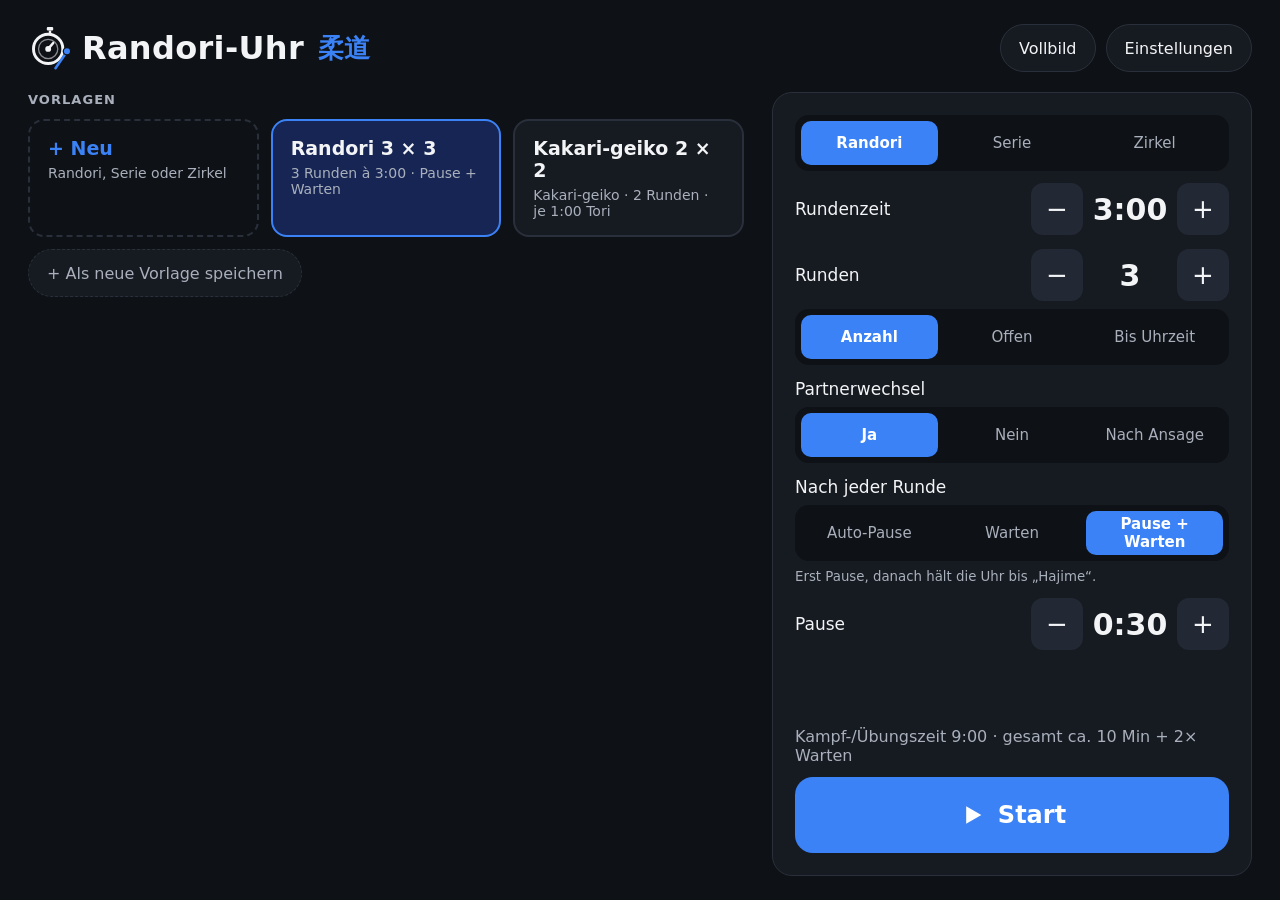
==== index.html @ dc2e3740 "Tablet: Start-Knopf als fester Fuß statt schwebend, verdeckt nichts mehr (v61) Co-Authored-By: Claud" ====
<!doctype html>
<html lang="de">
<head>
<meta charset="utf-8">
<meta name="viewport" content="width=device-width, initial-scale=1, viewport-fit=cover">
<meta name="theme-color" content="#0E1116">
<meta http-equiv="Content-Security-Policy" content="default-src 'self'; script-src 'self'; style-src 'self' 'unsafe-inline'; img-src 'self' data: blob:; media-src 'self' blob:; connect-src 'self'; manifest-src 'self'; worker-src 'self'; object-src 'none'; base-uri 'self'; form-action 'self'">
<title>Randori-Uhr</title>
<link rel="manifest" href="manifest.webmanifest">
<link rel="icon" href="icons/icon.svg" type="image/svg+xml">
<link rel="apple-touch-icon" href="icons/icon-192.png">
<link rel="stylesheet" href="style.css">
</head>
<body class="on-setup">
<button id="updateBar" class="update-bar" type="button" hidden>Neue Version verfügbar – tippen zum Laden</button>

<!-- Einstellungen der Übung -->
<div id="setup" class="screen">
  <header class="bar">
    <h1>
      <svg class="logo" viewBox="0 0 48 48" aria-hidden="true">
        <rect x="20.5" y="1" width="7" height="4" rx="1.2" fill="currentColor"/>
        <path d="M24 5 V8" stroke="currentColor" stroke-width="2.6"/>
        <circle cx="22" cy="25" r="16" fill="none" stroke="currentColor" stroke-width="3.2"/>
        <circle cx="22" cy="25" r="10.5" fill="none" stroke="currentColor" stroke-width="1.4" opacity=".55"/>
        <circle cx="22" cy="25" r="3.2" fill="currentColor"/>
        <path d="M22 25 L27.5 18.5" stroke="currentColor" stroke-width="2.8" stroke-linecap="round"/>
        <path d="M30 46 L41 30" stroke="var(--accent)" stroke-width="2.8" stroke-linecap="round"/>
        <circle cx="42.5" cy="27.5" r="4" fill="var(--accent)" stroke="var(--bg)" stroke-width="1.4"/>
      </svg>
      Randori-Uhr <span class="title-jp" lang="ja">柔道</span>
    </h1>
    <span class="bar-btns">
      <span id="remoteState" class="remote-state" role="img" hidden>
        <svg viewBox="0 0 24 24" aria-hidden="true"><rect x="7" y="2.5" width="10" height="19" rx="3" fill="none" stroke="currentColor" stroke-width="2"/><circle cx="12" cy="8" r="2.2" fill="currentColor"/><path d="M10 14h4M10 17h4" stroke="currentColor" stroke-width="1.8" stroke-linecap="round"/></svg>
      </span>
      <button id="btnFullscreen" class="chip" type="button">Vollbild</button>
      <button id="btnSettings" class="chip" type="button" aria-label="Einstellungen"><svg class="chip-ico" viewBox="0 0 24 24" aria-hidden="true"><path d="M4 6h16M4 12h16M4 18h16" stroke="currentColor" stroke-width="2" stroke-linecap="round"/><circle cx="9" cy="6" r="2.4" fill="var(--panel)" stroke="currentColor" stroke-width="2"/><circle cx="15" cy="12" r="2.4" fill="var(--panel)" stroke="currentColor" stroke-width="2"/><circle cx="8" cy="18" r="2.4" fill="var(--panel)" stroke="currentColor" stroke-width="2"/></svg><span class="chip-txt">Einstellungen</span></button>
    </span>
  </header>
  <div class="setup-grid">
    <section class="col">
      <h2 class="label">Vorlagen</h2>
      <div id="presetList" class="preset-list"></div>
      <div class="preset-actions">
        <button id="btnUpdatePreset" class="chip primary-chip" type="button" hidden>Änderungen speichern</button>
        <button id="btnSavePreset" class="chip dashed" type="button">+ Als neue Vorlage speichern</button>
      </div>
      <form id="presetForm" class="preset-form" hidden>
        <input id="presetName" maxlength="40" aria-label="Name der Vorlage" autocomplete="off">
        <button class="chip primary-chip" type="submit">Speichern</button>
        <button id="presetCancel" class="chip" type="button">Abbrechen</button>
      </form>
    </section>
    <section class="panel">
      <div class="panel-scroll">
      <div class="seg" role="radiogroup" aria-label="Modus">
        <button type="button" role="radio" data-mode="randori">Randori</button>
        <button type="button" role="radio" data-mode="ablauf">Serie</button>
        <button type="button" role="radio" data-mode="zirkel">Zirkel</button>
      </div>
      <div id="fields" class="fields"></div>
      </div>
      <p id="summary" class="muted"></p>
      <button id="btnStart" class="primary big" type="button">
        <svg viewBox="0 0 24 24" aria-hidden="true"><path d="M7 4.5v15l13-7.5z" fill="currentColor"/></svg>
        Start
      </button>
    </section>
  </div>
</div>

<!-- App-Einstellungen -->
<div id="settings" class="screen" hidden>
  <header class="bar">
    <h1>Einstellungen</h1>
    <button id="btnSettingsBack" class="chip" type="button">Fertig</button>
  </header>
  <div class="settings-list">
    <label class="row">
      <span>Farbschema</span>
      <select id="setTheme">
        <option value="klassisch">Klassisch (Blau / Orange)</option>
        <option value="aquarell">Aquarell (Violett / Gelb / Orangerot / Blau)</option>
        <option value="magie">Magie (Nachtblau / Mint / Mauve / Eisblau)</option>
      </select>
    </label>
    <label class="row">
      <span>Lautstärke</span>
      <input id="setVolume" type="range" min="0" max="1" step="0.05">
    </label>
    <div class="row">
      <span>Signalton<small>für Start und Ende einer Runde · Antippen spielt ihn ab</small></span>
      <span class="btns sound-col">
        <span id="setSignal" class="seg sound-seg" role="radiogroup" aria-label="Signalton"></span>
        <span id="setSignalCount" class="seg sound-seg" role="radiogroup" aria-label="Wie oft"></span>
      </span>
    </div>
    <div class="row">
      <span>Vorwarnung vor Rundenende<small>Antippen spielt den Klang ab</small></span>
      <span class="btns">
        <span id="setWarnType" class="seg sound-seg" role="radiogroup" aria-label="Klang der Vorwarnung"></span>
        <select id="setWarn" aria-label="Zeitpunkt der Vorwarnung">
          <option value="0">aus</option>
          <option value="10">10 s</option>
          <option value="15">15 s</option>
          <option value="30">30 s</option>
        </select>
      </span>
    </div>
    <div class="row">
      <span>Wechselsignal<small>Rollenwechsel und Wechsel im wechselseitigen Üben</small></span>
      <button class="chip" type="button" data-sound="swap">Anhören</button>
    </div>
    <label class="row">
      <span>Vorlauf vor der ersten Runde</span>
      <select id="setLead">
        <option value="0">keiner</option>
        <option value="5">5 s</option>
        <option value="10">10 s</option>
        <option value="15">15 s</option>
      </select>
    </label>
    <label class="row">
      <span>Medientasten (Play/Pause) für Handsender<small>spielt dafür im Training einen stummen Ton</small></span>
      <input id="setMedia" type="checkbox">
    </label>
    <div class="row">
      <span>Handsender testen<small>Taste drücken – hier erscheint, was ankommt</small></span>
      <b id="keyTest" class="keytest">–</b>
    </div>
    <div class="row">
      <span>Als App installieren<small id="installHint">prüfe …</small></span>
      <button id="btnInstall" class="chip primary-chip" type="button" hidden>App installieren</button>
    </div>
    <div class="row diag">
      <span>Diagnose<small>Bei Problemen mit der Installation bitte abfotografieren</small></span>
      <button id="btnDiag" class="chip" type="button">Prüfen</button>
      <pre id="diagOut" class="diag-out" hidden></pre>
    </div>
    <div class="row backup">
      <span>Vorlagen sichern und teilen<small>Eigene Vorlagen als Datei speichern, auf ein anderes Gerät übertragen oder an Kollegen weitergeben</small></span>
      <span class="btns">
        <label class="chk"><input id="expSettings" type="checkbox"> mit Einstellungen</label>
        <button id="btnExport" class="chip" type="button">Exportieren</button>
        <button id="btnShare" class="chip" type="button" hidden>Teilen</button>
        <button id="btnImport" class="chip" type="button">Importieren</button>
        <input id="importFile" type="file" accept=".json,application/json" hidden>
      </span>
      <p id="backupMsg" class="backup-msg" role="status" hidden></p>
      <div id="importBox" class="import-box" hidden>
        <p id="importSummary"></p>
        <label id="impSettingsRow" class="chk"><input id="impSettings" type="checkbox"> Einstellungen aus der Datei übernehmen (Farbschema, Töne …)</label>
        <span class="btns">
          <button id="impAdd" class="chip primary-chip" type="button">Hinzufügen</button>
          <button id="impReplace" class="chip" type="button">Eigene Vorlagen ersetzen</button>
          <button id="impCancel" class="chip" type="button">Abbrechen</button>
        </span>
      </div>
    </div>
    <div class="row about">
      <span>Randori-Uhr<small>Trainingsuhr für Randori, Übungsformen und Zirkel · von Andreas Lühning</small>
        <small>Läuft offline. Alle Vorlagen und Einstellungen bleiben auf diesem Gerät – es werden keine Daten gesendet.</small></span>
      <b class="about-version">Version <span id="appVersion"></span></b>
    </div>
  </div>
</div>

<!-- Auswahl „+ Neu“ -->
<div id="newDialog" class="dialog" hidden>
  <div class="dialog-box" role="dialog" aria-modal="true" aria-labelledby="newTitle">
    <h2 id="newTitle">Was möchtest du neu anlegen?</h2>
    <button type="button" class="new-option" data-newmode="randori"><b>Randori</b><span>Rundenzeit, Runden, Pausen – mit Standardwerten beginnen</span></button>
    <button type="button" class="new-option" data-newmode="ablauf"><b>Serie</b><span>Eine oder mehrere Formen, z. B. Kakari-geiko oder Uchi-komi + Ne-waza</span></button>
    <button type="button" class="new-option" data-newmode="zirkel"><b>Zirkel</b><span>Arbeit und Pause im Wechsel</span></button>
    <button id="newCancel" type="button" class="chip">Abbrechen</button>
  </div>
</div>

<!-- Serie bearbeiten -->
<div id="editor" class="screen" hidden>
  <header class="bar">
    <h1 id="edTitle">Serie bearbeiten</h1>
    <span class="bar-btns">
      <button id="edCancel" class="chip" type="button">Abbrechen</button>
      <button id="edDone" class="chip primary-chip" type="button">Fertig</button>
    </span>
  </header>
  <div class="ed-grid">
    <section class="ed-col">
      <label class="label" for="edName">Name</label>
      <input id="edName" class="ed-name" maxlength="40" autocomplete="off" placeholder="z. B. Uchi-komi + Ne-waza">
      <span class="label">Tori / Uke</span>
      <div id="edRoles" class="seg" role="radiogroup" aria-label="Tori und Uke"></div>
      <div class="ed-preview">
        <small id="edRolesHint"></small>
        <small class="muted">So läuft eine Runde:</small>
        <div id="edPreview" class="ed-pills"></div>
      </div>
      <div id="edTimes" class="fields"></div>
    </section>
    <section class="ed-col">
      <span class="label">Ablauf</span>
      <p id="edEmpty" class="muted ed-empty" hidden>Der Ablauf ist noch leer – unten Formen antippen oder einen eigenen Namen eingeben.</p>
      <div id="edSections" class="fields"></div>
      <span class="label">Formen und Inhalte</span>
      <div id="edAdd" class="ed-pills"></div>
      <form id="edCustom" class="preset-form">
        <input id="edCustomName" maxlength="24" placeholder="Eigener Name" aria-label="Eigener Name für eine Form" autocomplete="off">
        <button class="chip primary-chip" type="submit">+ Hinzufügen</button>
      </form>
      <div id="edGapWrap">
        <span class="label">Einstellung</span>
        <div id="edGap" class="fields"></div>
      </div>
    </section>
  </div>
</div>

<!-- Laufende Uhr -->
<div id="run" class="screen" hidden>
  <div class="run-top">
    <span id="runMode" class="run-title"></span>
    <span id="runRound" class="run-title"></span>
  </div>
  <div id="progress" class="progress"></div>
  <div id="strip" class="strip" hidden></div>
  <div id="roles" class="roles" hidden>
    <div id="roleA" class="role"><small></small><b>Partner A</b></div>
    <div id="roleB" class="role"><small></small><b>Partner B</b></div>
  </div>
  <div class="run-center">
    <div id="phaseLabel" class="phase-label"></div>
    <div id="time" class="time"></div>
    <div id="subInfo" class="sub-info" hidden></div>
    <div id="doneBox" class="done-box" hidden>
      <span class="done-title">Sore-made</span>
      <span class="done-jp" lang="ja">それまで</span>
    </div>
    <div id="waitBox" class="wait-box" hidden>
      <h2 id="waitTitle">Neue Partner suchen</h2>
      <p id="waitHint" class="wait-hint">Haben alle einen Partner? Dann hier tippen:</p>
      <button id="btnLos" class="los-big" type="button">
        <span class="los-word">Hajime</span>
        <span class="los-jp" aria-hidden="true"><span class="los-line"></span><span lang="ja">始め</span><span class="los-line"></span></span>
      </button>
      <p id="waitSince" class="muted"></p>
    </div>
  </div>
  <div class="run-bottom">
    <div class="next">
      <small>Danach</small>
      <span id="nextInfo"></span>
    </div>
    <div class="controls">
      <button id="btnStop" class="ctl" type="button" aria-label="Training beenden (gedrückt halten)">
        <svg viewBox="0 0 24 24" aria-hidden="true"><path d="M6 6l12 12M18 6L6 18" stroke="currentColor" stroke-width="2.2" stroke-linecap="round" fill="none"/></svg>
      </button>
      <button id="btnPlus" class="ctl" type="button">+30 s</button>
      <button id="btnSkip" class="ctl" type="button" aria-label="Phase überspringen">
        <svg viewBox="0 0 24 24" aria-hidden="true"><path d="M5 5l10 7-10 7z" stroke="currentColor" stroke-width="2" stroke-linejoin="round" fill="none"/><path d="M19 5v14" stroke="currentColor" stroke-width="2" stroke-linecap="round"/></svg>
      </button>
      <button id="btnMain" class="main" type="button">Mate</button>
    </div>
  </div>
</div>

<script src="app.js"></script>
</body>
</html>
---- style.css ----
:root {
  --bg: #0E1116;
  --panel: #161A21;
  --panel-2: #232934;
  --line: #2A303B;
  --text: #F3F4F6;
  --muted: #A9B0BC;
  --accent: #3B82F6;
  --accent-text: #FFFFFF;
  --accent-soft: #172554;
  --los-bg: #1D4ED8;
  --los-text: #FFFFFF;
  --swap-bg: #F59E0B;
  --swap-text: #1C1205;
  --swap-soft: #B45309;

  --work-bg: #0B1530;
  --work-text: #FFFFFF;
  --work-soft: #1E3A8A;
  --pause-bg: #F59E0B;
  --pause-text: #1C1205;
  --pause-soft: #B45309;
  --wait-bg: #EEF0F3;
  --wait-text: #111318;
  --wait-soft: #D5D9E0;
  --done-bg: #14532D;
  --done-text: #FFFFFF;
}

* { box-sizing: border-box; }
html, body { margin: 0; height: 100%; }
body {
  background: var(--bg);
  color: var(--text);
  font-family: system-ui, -apple-system, "Segoe UI", Roboto, sans-serif;
  -webkit-tap-highlight-color: transparent;
  user-select: none;
  overflow: hidden;
}
[hidden] { display: none !important; }
button, select, input { font: inherit; color: inherit; }
button { cursor: pointer; }
svg { width: 28px; height: 28px; }

.screen {
  height: 100dvh;
  padding: max(24px, env(safe-area-inset-top)) max(28px, env(safe-area-inset-right)) max(24px, env(safe-area-inset-bottom)) max(28px, env(safe-area-inset-left));
  display: flex;
  flex-direction: column;
  gap: 20px;
}

/* ---------- Setup ---------- */
.bar { display: flex; align-items: center; justify-content: space-between; gap: 16px; }
.bar h1 { margin: 0; font-size: 32px; font-weight: 800; letter-spacing: 0.01em; }
.label { margin: 0; font-size: 13px; font-weight: 700; letter-spacing: 0.08em; text-transform: uppercase; color: var(--muted); }
.muted { color: var(--muted); margin: 0; }

.setup-grid { flex: 1; min-height: 0; display: flex; gap: 28px; }
.col { flex: 1 1 0; min-width: 0; display: flex; flex-direction: column; gap: 12px; overflow-y: auto; }
.panel {
  width: min(480px, 50%); flex: none;
  background: var(--panel); border: 1px solid var(--line); border-radius: 20px;
  padding: 22px; display: flex; flex-direction: column; gap: 16px; overflow-y: auto;
}
.spacer { flex: 1; }

.preset-list { display: grid; grid-template-columns: repeat(auto-fill, minmax(200px, 1fr)); gap: 12px; }
.preset {
  position: relative; text-align: left;
  background: var(--panel); border: 2px solid var(--line); border-radius: 16px;
  padding: 16px 18px; min-height: 92px; display: flex; flex-direction: column; gap: 6px;
}
.preset b { font-size: 19px; }
.preset span { font-size: 14px; color: var(--muted); }
.preset[aria-pressed="true"] { border-color: var(--accent); background: var(--accent-soft); }
.preset .del {
  position: absolute; top: 6px; right: 6px; width: 36px; height: 36px; border-radius: 10px;
  border: 0; background: transparent; color: var(--muted); font-size: 20px;
}

.chip {
  min-height: 48px; padding: 0 18px; border-radius: 24px;
  background: var(--panel); border: 1px solid var(--line); font-size: 16px;
}
.chip.dashed { border-style: dashed; color: var(--muted); align-self: flex-start; }

.seg { display: grid; grid-auto-flow: column; grid-auto-columns: 1fr; gap: 6px; background: var(--bg); padding: 6px; border-radius: 14px; }
.seg button { border: 0; background: transparent; border-radius: 10px; min-height: 48px; font-size: 15px; color: var(--muted); padding: 0 6px; }
.seg button[aria-checked="true"] { background: var(--accent); color: var(--accent-text); font-weight: 700; }

.fields { display: flex; flex-direction: column; gap: 14px; }
.field { display: flex; align-items: center; justify-content: space-between; gap: 12px; }
.field .lbl { display: flex; flex-direction: column; gap: 2px; font-size: 17px; }
.field .lbl small { font-size: 13px; color: var(--muted); }
.stepper { display: flex; align-items: center; gap: 8px; }
.stepper button { width: 52px; height: 52px; border-radius: 12px; border: 0; background: var(--panel-2); font-size: 26px; }
.stepper output { min-width: 78px; text-align: center; font-size: 30px; font-weight: 800; font-variant-numeric: tabular-nums; }
.field-col { display: flex; flex-direction: column; gap: 8px; }
.field-col .lbl { font-size: 17px; }

.primary {
  border: 0; background: var(--accent); color: var(--accent-text); border-radius: 18px;
  display: flex; align-items: center; justify-content: center; gap: 12px; font-weight: 800;
}
.primary.big { min-height: 76px; font-size: 24px; }

/* ---------- Einstellungen ---------- */
.settings-list { max-width: 820px; width: 100%; margin: 0 auto; display: flex; flex-direction: column; gap: 10px; overflow-y: auto; }
.row {
  display: flex; align-items: center; justify-content: space-between; gap: 16px; flex-wrap: wrap;
  background: var(--panel); border: 1px solid var(--line); border-radius: 14px; padding: 14px 18px; min-height: 64px;
}
.row > span:first-child { display: flex; flex-direction: column; gap: 2px; font-size: 17px; }
.row small { font-size: 13px; color: var(--muted); }
.row .btns { display: flex; gap: 8px; flex-wrap: wrap; }
.row select { min-height: 44px; border-radius: 10px; background: var(--panel-2); border: 1px solid var(--line); padding: 0 12px; }
.row input[type="range"] { width: min(320px, 100%); accent-color: var(--accent); }
.row input[type="checkbox"] { width: 28px; height: 28px; accent-color: var(--accent); }
.keytest { font-family: ui-monospace, monospace; font-size: 18px; color: var(--pause-bg); }

/* ---------- Laufende Uhr ---------- */
#run { gap: 14px; background: var(--work-bg); color: var(--work-text); --soft: var(--work-soft); transition: background-color .25s; }
body.phase-pause #run { background: var(--pause-bg); color: var(--pause-text); --soft: var(--pause-soft); }
body.phase-swap #run { background: var(--swap-bg); color: var(--swap-text); --soft: var(--swap-soft); }
body.phase-wait #run { background: var(--wait-bg); color: var(--wait-text); --soft: var(--wait-soft); }
body.phase-prep #run { background: var(--bg); color: var(--text); --soft: var(--line); }
body.phase-done #run { background: var(--done-bg); color: var(--done-text); --soft: var(--done-soft, #166534); }

.run-top { display: flex; justify-content: space-between; gap: 16px; }
.run-title { font-size: clamp(22px, 3.4vw, 34px); font-weight: 800; letter-spacing: 0.06em; text-transform: uppercase; }

.progress { display: flex; gap: 8px; }
.progress div { flex: 1; height: 10px; border-radius: 5px; background: var(--soft); overflow: hidden; }
.progress div i { display: block; height: 100%; width: 0; background: currentColor; }

.roles { display: grid; grid-template-columns: 1fr 1fr; gap: 14px; }
.role { border-radius: 18px; padding: 14px 22px; border: 2px solid var(--soft); display: flex; flex-direction: column; gap: 2px; }
.role small { font-size: 14px; font-weight: 700; letter-spacing: 0.08em; }
.role b { font-size: clamp(30px, 4.4vw, 52px); line-height: 1; }
.role.attack { background: var(--accent); border-color: var(--accent); color: var(--accent-text); }
body.phase-swap .role.attack { background: var(--swap-text); border-color: var(--swap-text); color: var(--swap-bg); }

.run-center { flex: 1; min-height: 0; display: flex; flex-direction: column; align-items: center; justify-content: center; text-align: center; }
.phase-label { font-size: clamp(20px, 3vw, 32px); font-weight: 800; letter-spacing: 0.2em; text-transform: uppercase; min-height: 1.2em; }
.time {
  font-size: min(34vw, 56vh); line-height: 0.95; font-weight: 800;
  font-variant-numeric: tabular-nums; letter-spacing: -0.02em;
}
body.has-roles .time { font-size: min(30vw, 42vh); }
body.paused .time { opacity: 0.45; }
.wait-box h2 { margin: 0; font-size: clamp(48px, 9vw, 120px); line-height: 0.95; font-weight: 800; }
.wait-box p { margin: 14px 0 0; font-size: clamp(18px, 2.2vw, 24px); }

.run-bottom { display: flex; align-items: center; justify-content: space-between; gap: 20px; flex-wrap: wrap; }
.next { display: flex; flex-direction: column; gap: 4px; min-width: 0; }
.next small { font-size: 13px; font-weight: 700; letter-spacing: 0.08em; text-transform: uppercase; opacity: 0.75; }
.next span { font-size: clamp(17px, 2vw, 21px); }
.controls { display: flex; gap: 12px; margin-left: auto; }
.ctl {
  min-width: 76px; height: 76px; padding: 0 14px; border-radius: 20px; border: 0;
  background: var(--soft); color: inherit; font-size: 20px; font-weight: 700;
  display: flex; align-items: center; justify-content: center;
}
.main {
  min-width: 200px; height: 76px; padding: 0 32px; border-radius: 20px; border: 0;
  background: currentColor; font-size: 26px; font-weight: 800;
}
.main span { color: var(--work-bg); }
body.phase-pause .main span { color: var(--pause-bg); }
body.phase-swap .main span { color: var(--swap-bg); }
body.phase-prep .main span { color: var(--bg); }
body.phase-done .main span { color: var(--done-bg); }
body.phase-wait .main { background: var(--los-bg); min-width: 240px; }
#btnStop { position: relative; touch-action: none; -webkit-touch-callout: none; }
#btnStop::before {
  content: ""; position: absolute; inset: 0; border-radius: inherit; background: currentColor; opacity: 0.35;
  transform: scaleX(0); transform-origin: left;
}
#btnStop.holding::before { transform: scaleX(1); transition: transform 1s linear; }
#btnStop::after {
  content: "Gedrückt halten"; position: absolute; bottom: calc(100% + 8px); left: 50%; transform: translateX(-50%);
  white-space: nowrap; font-size: 14px; font-weight: 700; padding: 6px 10px; border-radius: 8px;
  background: var(--swap-bg); color: var(--swap-text); opacity: 0; pointer-events: none; transition: opacity .2s;
}
#btnStop.hint::after { opacity: 1; }
#run .run-bottom { overflow: visible; }
body.phase-wait .main span { color: var(--los-text); }

@media (orientation: portrait), (max-width: 760px) {
  body { overflow: auto; }
  .setup-grid { flex-direction: column; }
  .panel { width: 100%; }
  .time { font-size: min(30vw, 34vh); }
  .controls { width: 100%; }
  .main { flex: 1; min-width: 0; }
}
body.phase-wait .muted { color: #4B5160; }

/* ---------- Farbschema „Aquarell“ (Palette aus dem Buch) ---------- */
html[data-theme="aquarell"] {
  --bg: #2A2640;
  --panel: #353050;
  --panel-2: #433D63;
  --line: #4C4670;
  --text: #F4F1EA;
  --muted: #C9C4DA;
  --accent: #6AAADE;
  --accent-text: #1F1B33;
  --accent-soft: #3C4A78;

  --work-bg: #5B5579;
  --work-text: #FFFFFF;
  --work-soft: #474163;
  --pause-bg: #E8DE9A;
  --pause-text: #1F1B33;
  --pause-soft: #D2C677;
  --swap-bg: #EC613F;
  --swap-text: #1F1B33;
  --swap-soft: #C94A2C;
  --wait-bg: #F4F1EA;
  --wait-text: #1F1B33;
  --wait-soft: #DDD8CC;
  --los-bg: #6AAADE;
  --los-text: #1F1B33;
  --done-bg: #6AAADE;
  --done-text: #1F1B33;
  --done-soft: #4F8FC4;
}
html[data-theme="aquarell"] body.phase-wait .muted { color: #5B5579; }

.preset-form { display: flex; gap: 10px; flex-wrap: wrap; align-items: center; }
.preset-form input {
  flex: 1 1 220px; min-height: 48px; padding: 0 14px; border-radius: 12px;
  background: var(--panel); border: 2px solid var(--accent); font-size: 17px; user-select: text;
}
.primary-chip { background: var(--accent); border-color: var(--accent); color: var(--accent-text); font-weight: 700; }


.diag-out {
  flex: 1 1 100%; margin: 0; padding: 12px; border-radius: 10px; background: var(--bg);
  font-family: ui-monospace, monospace; font-size: 13px; line-height: 1.5; white-space: pre-wrap; user-select: text;
}

.bar-btns { display: flex; gap: 10px; }

/* ---------- Farbschema „Magie“ (Nachtblau, Mauve, Eisblau, Mint) ---------- */
html[data-theme="magie"] {
  --bg: #162A41;
  --panel: #1E3550;
  --panel-2: #2A4462;
  --line: #34506F;
  --text: #EEF4F7;
  --muted: #B9C6D3;
  --accent: #BBD9D7;
  --accent-text: #0E1C2C;
  --accent-soft: #2C4A5E;

  --work-bg: #162A41;
  --work-text: #FFFFFF;
  --work-soft: #2A4462;
  --pause-bg: #BBD9D7;
  --pause-text: #0E1C2C;
  --pause-soft: #9CC3C0;
  --swap-bg: #9D7D96;
  --swap-text: #0E1C2C;
  --swap-soft: #866680;
  --wait-bg: #DAEBF3;
  --wait-text: #0E1C2C;
  --wait-soft: #BFD6E2;
  --los-bg: #162A41;
  --los-text: #DAEBF3;
  --done-bg: #9D7D96;
  --done-text: #0E1C2C;
  --done-soft: #866680;
}
html[data-theme="magie"] body.phase-wait .muted { color: #3E5670; }

/* ---------- Smartphone ---------- */
/* Gilt nur für schmale oder niedrige Bildschirme, die Tablet-Ansicht im Querformat bleibt unverändert. */

/* Einstellungszeilen nicht zusammenquetschen (sonst überlappen sie bei wenig Höhe) */
.settings-list .row { flex-shrink: 0; }

@media (orientation: portrait), (max-width: 760px) {
  /* Vorlagen-Spalte bekommt ihre natürliche Höhe, statt auf 0 zu schrumpfen */
  .setup-grid .col { flex: none; overflow: visible; }
  .setup-grid { flex: none; }
  #setup { height: auto; min-height: 100dvh; }
  #settings { height: auto; min-height: 100dvh; }
}

@media (max-width: 600px) {
  .screen { padding: max(14px, env(safe-area-inset-top)) 16px max(14px, env(safe-area-inset-bottom)); gap: 14px; }
  .bar { flex-wrap: wrap; }
  .bar h1 { font-size: 26px; }
  .bar-btns { margin-left: auto; }
  .panel { padding: 16px; }
  .preset-list { grid-template-columns: repeat(2, minmax(0, 1fr)); gap: 10px; }
  .preset { min-height: 76px; padding: 12px 14px; }
  .preset b { font-size: 17px; }
  .preset span { font-size: 13px; }
  .stepper { gap: 6px; }
  .stepper button { width: 46px; height: 46px; }
  .stepper output { min-width: 64px; font-size: 26px; }
  .field .lbl { font-size: 16px; }
  .seg button { font-size: 14px; padding: 0 4px; }
  .row { padding: 12px 14px; }

  /* Laufende Uhr hochkant: Bedienleiste unter der Zeit, Knöpfe in voller Breite */
  #run { gap: 12px; }
  .run-title { font-size: 20px; }
  .role { padding: 10px 14px; border-radius: 14px; }
  .role small { font-size: 12px; }
  .role b { font-size: 26px; }
  .phase-label { font-size: 17px; letter-spacing: 0.12em; }
  .time { font-size: min(30vw, 34vh); }
  body.has-roles .time { font-size: min(28vw, 30vh); }
  .run-bottom { flex-direction: column; align-items: stretch; gap: 12px; }
  .controls { width: 100%; gap: 10px; margin-left: 0; }
  .ctl { min-width: 0; flex: 0 0 64px; height: 64px; font-size: 16px; padding: 0 8px; border-radius: 16px; }
  .main { flex: 1; min-width: 0; height: 64px; padding: 0 12px; font-size: 22px; border-radius: 16px; }
  body.phase-wait .main { min-width: 0; }
  .wait-box h2 { font-size: 44px; }
  .wait-box p { font-size: 17px; }
}

/* Handy quer: wenig Höhe, alles kompakter, damit sich nichts überlappt */
@media (max-height: 500px) {
  .screen { padding: max(8px, env(safe-area-inset-top)) max(16px, env(safe-area-inset-right)) max(8px, env(safe-area-inset-bottom)) max(16px, env(safe-area-inset-left)); gap: 8px; }
  #setup, #settings { height: auto; min-height: 100dvh; }
  body { overflow: auto; }
  .bar h1 { font-size: 22px; }
  .chip { min-height: 40px; }

  #run { gap: 6px; height: 100dvh; }
  .run-title { font-size: 17px; }
  .progress div { height: 6px; }
  .role { padding: 4px 12px; border-radius: 10px; }
  .role small { font-size: 10px; }
  .role b { font-size: 20px; }
  .phase-label { font-size: 13px; letter-spacing: 0.12em; }
  .time { font-size: min(24vw, 46vh); }
  body.has-roles .time { font-size: min(22vw, 38vh); }
  .run-bottom { flex-direction: row; flex-wrap: nowrap; gap: 12px; }
  .next span { font-size: 15px; }
  .next small { font-size: 11px; }
  .controls { width: auto; margin-left: auto; gap: 8px; }
  .ctl { flex: none; min-width: 52px; height: 52px; font-size: 15px; padding: 0 10px; border-radius: 14px; }
  .main { flex: none; min-width: 150px; height: 52px; font-size: 20px; padding: 0 18px; border-radius: 14px; }
  body.phase-wait .main { min-width: 170px; }
  .wait-box h2 { font-size: 36px; }
  .wait-box p { font-size: 14px; margin-top: 6px; }
}

/* Sehr schmale Handys */
@media (max-width: 380px) {
  .run-title { font-size: 16px; letter-spacing: 0.04em; white-space: nowrap; }
  .ctl { flex: 0 0 54px; height: 60px; font-size: 14px; padding: 0 4px; }
  .main { height: 60px; font-size: 19px; padding: 0 8px; }
  .role b { font-size: 22px; }
}

/* Logo: Stoppuhr als Gong mit Klöppel, Klöppel in der Akzentfarbe des Farbschemas */
.bar h1 { display: flex; align-items: center; gap: 10px; }
.logo { width: 44px; height: 44px; flex: none; }
@media (max-width: 600px) { .logo { width: 34px; height: 34px; } }

/* Warten auf Partnerwechsel: klare Anweisung und großer Los-Knopf in der Mitte */
.wait-box { display: flex; flex-direction: column; align-items: center; }
.wait-box h2 { font-size: clamp(44px, 7.5vw, 104px); }
.wait-box .wait-hint { margin-top: 18px; font-size: clamp(20px, 2.8vw, 32px); font-weight: 600; }
.los-big {
  margin-top: 22px; width: min(640px, 86vw); height: clamp(96px, 15vh, 140px);
  border: 0; border-radius: 28px; background: var(--los-bg); color: var(--los-text);
  display: inline-flex; align-items: center; justify-content: center; gap: 18px;
  font-size: clamp(36px, 5.5vw, 64px); font-weight: 800; letter-spacing: 0.02em;
  box-shadow: 0 10px 30px rgba(0, 0, 0, 0.18);
}
.los-big svg { width: 0.85em; height: 0.85em; }
.los-big:active { transform: scale(0.98); }
.wait-box #waitSince { margin-top: 16px; }
@media (max-width: 600px) {
  .wait-box h2 { font-size: 42px; }
  .wait-box .wait-hint { font-size: 19px; }
  .los-big { height: 92px; font-size: 34px; border-radius: 22px; }
}
@media (max-height: 500px) {
  .wait-box h2 { font-size: 32px; }
  .wait-box .wait-hint { font-size: 15px; margin-top: 6px; }
  .los-big { margin-top: 10px; height: 64px; width: min(460px, 70vw); font-size: 28px; border-radius: 18px; }
  .wait-box #waitSince { margin-top: 6px; }
}

/* ---------- Japanische Schriftzeichen als Deko ---------- */
/* Der lesbare Begriff bleibt immer die Hauptsache, das Kanji steht klein und blass daneben. */
.jp-deco, .title-jp, .done-jp {
  font-family: "Noto Sans CJK JP", "Noto Sans JP", "Hiragino Sans", "Yu Gothic", sans-serif;
  font-weight: 700; letter-spacing: 0; text-transform: none;
}
.jp-deco { font-size: 0.75em; opacity: 0.55; margin-left: 0.5em; }
.title-jp { font-size: 0.8em; color: var(--accent); margin-left: 4px; }
/* Hajime-Knopf als Zweizeiler: Wort groß, darunter „— 始め —“ */
.los-big { flex-direction: column; gap: 6px; height: clamp(108px, 17vh, 156px); }
.los-word { line-height: 1; }
.los-jp { display: flex; align-items: center; gap: 0.45em; font-size: 0.5em; opacity: 0.85; line-height: 1; }
.los-jp [lang="ja"] {
  font-family: "Noto Sans CJK JP", "Noto Sans JP", "Hiragino Sans", "Yu Gothic", sans-serif;
  font-weight: 700; letter-spacing: 0.2em; margin-right: -0.2em;
}
.los-line { width: 1.3em; height: 2px; background: currentColor; border-radius: 1px; }
@media (max-height: 500px) { .los-jp { display: none; } }

/* Symbol „Handsender“: grau = einmal tippen, Akzentfarbe = bereit */
.remote-state { width: 48px; height: 48px; display: inline-flex; align-items: center; justify-content: center; color: var(--muted); opacity: 0.7; }
.remote-state.ready { color: var(--accent); opacity: 1; }
.remote-state svg { width: 26px; height: 26px; }
.bar-btns { align-items: center; }

/* Abschluss: kompakt in der Mitte, Begriff groß, Kanji darunter klein */
.done-box { display: flex; flex-direction: column; align-items: center; gap: 4px; }
.done-title { font-size: clamp(56px, 11vw, 130px); font-weight: 800; line-height: 1; letter-spacing: -0.01em; }
.done-jp { font-size: clamp(22px, 3.4vw, 40px); opacity: 0.55; letter-spacing: 0.15em; }
@media (max-height: 500px) { .done-title { font-size: 56px; } .done-jp { font-size: 20px; } }
.main span { white-space: nowrap; }
/* Handy: wenig Platz, Kanji im Titel und auf dem Hauptknopf weglassen */
@media (max-width: 600px) {
  .run-title .jp-deco, .main .jp-deco { display: none; }
}

@media (max-width: 600px) { .los-big { height: 92px; } }
@media (max-height: 500px) { .los-big { height: 64px; } }

/* „Hajime“ erscheint kurz mit Effekt und verschwindet wieder (Größe über transform, damit nichts springt) */
.phase-label.call { animation: call 2.6s ease-out forwards; }
@keyframes call {
  0%   { opacity: 0; transform: scale(2.4); letter-spacing: 0.6em; }
  14%  { opacity: 1; transform: scale(1.6); letter-spacing: 0.25em; }
  70%  { opacity: 1; transform: scale(1.5); }
  100% { opacity: 0; transform: scale(1.4); }
}
@media (prefers-reduced-motion: reduce) {
  .phase-label.call { animation: none; }
}

/* ---------- Modus „Ablauf“ ---------- */
.ablauf-card { background: var(--bg); border-radius: 14px; padding: 14px 16px; display: flex; flex-direction: column; gap: 8px; }
.ablauf-head { display: flex; align-items: center; justify-content: space-between; gap: 12px; }
.ablauf-head b { font-size: 18px; overflow-wrap: anywhere; }
.ablauf-head .chip { min-height: 44px; }
.ablauf-secs, .ed-pills { display: flex; flex-wrap: wrap; gap: 6px; align-items: center; }
.sec-pill { display: inline-flex; align-items: center; min-height: 32px; padding: 0 12px; border-radius: 16px; background: var(--panel-2); font-size: 14px; font-weight: 600; }
.sec-pill.a { background: var(--accent); color: var(--accent-text); }
.ed-pills .chip { min-height: 44px; }
.ed-pills .chip:disabled { opacity: 0.4; }

.ed-grid { flex: 1; min-height: 0; overflow-y: auto; display: grid; grid-template-columns: repeat(2, minmax(0, 1fr)); gap: 28px; align-content: start; }
.ed-col { display: flex; flex-direction: column; gap: 12px; min-width: 0; }
.ed-name { min-height: 52px; padding: 0 14px; border-radius: 12px; background: var(--panel); border: 2px solid var(--line); font-size: 19px; font-weight: 700; user-select: text; }
.ed-name:focus { border-color: var(--accent); outline: none; }
.ed-preview { background: var(--panel); border: 1px solid var(--line); border-radius: 14px; padding: 12px 14px; display: flex; flex-direction: column; gap: 8px; font-size: 14px; }
.sec-row { display: grid; grid-template-columns: 1fr auto auto; gap: 8px; align-items: center; background: var(--panel); border-radius: 12px; padding: 8px 10px; }
.sec-row .nm { font-size: 17px; font-weight: 700; overflow-wrap: anywhere; }
.sec-del { width: 44px; height: 44px; border: 0; border-radius: 10px; background: transparent; color: var(--muted); font-size: 22px; }
.sec-del:disabled { opacity: 0.3; }
.sec-del { display: grid; place-items: center; }
.sec-del svg { width: 20px; height: 20px; }
@media (max-width: 760px) { .ed-grid { grid-template-columns: 1fr; } }

/* Ablaufleiste im Training */
.strip { display: flex; gap: 4px; }
.strip div { min-width: 0; border-radius: 8px; padding: 5px 8px; background: var(--soft); font-size: 13px; font-weight: 700; display: flex; flex-direction: column; overflow: hidden; white-space: nowrap; text-overflow: ellipsis; }
.strip div small { font-size: 11px; opacity: 0.75; }
/* laufender Abschnitt: Fläche in Schriftfarbe, Schrift in der jeweiligen Hintergrundfarbe */
.strip .now { background: currentColor; }
body.phase-work .strip .now > * , body.phase-work .strip .now { color: var(--work-bg); }
body.phase-work .strip .now { background: var(--work-text); }
.strip .next { outline: 2px solid currentColor; outline-offset: -2px; }
.sub-info { margin-top: 6px; font-size: clamp(16px, 2vw, 22px); font-weight: 700; opacity: 0.8; }
@media (max-width: 600px) { .strip { display: none !important; } }
@media (max-height: 500px) { .strip div { padding: 2px 6px; font-size: 11px; } .strip div small { display: none; } }
.field-col .lbl small { display: block; font-size: 13px; color: var(--muted); }
.strip div { font-size: 15px; padding: 6px 10px; }
.strip div small { font-size: 12px; }
@media (max-height: 500px) { .strip div { padding: 2px 6px; font-size: 12px; } }
/* Lange Titel (z. B. Ablauf-Namen) kürzen, die Rundenanzeige bleibt immer ganz sichtbar */
.run-top #runMode { min-width: 0; overflow: hidden; text-overflow: ellipsis; white-space: nowrap; }
.run-top #runRound { flex: none; white-space: nowrap; }
/* Eigene Vorlagen: Platz für das Löschen-×, damit es den Text nicht überlagert; × deutlicher */
.preset:has(.del) { padding-right: 52px; }
.preset .del {
  top: 8px; right: 8px; width: 38px; height: 38px; display: flex; align-items: center; justify-content: center;
  border-radius: 10px; background: var(--panel-2); color: var(--text); font-size: 20px; line-height: 1;
}

/* ---------- Geiko-Karte, Runden, Vorlagen ---------- */
.ablauf-head > span { display: flex; flex-direction: column; gap: 2px; min-width: 0; }
.ablauf-card .field .lbl { font-size: 16px; }
.until { display: flex; align-items: center; gap: 10px; font-size: 15px; color: var(--muted); }
.until input { min-height: 48px; padding: 0 12px; border-radius: 12px; background: var(--panel-2); border: 1px solid var(--line); font-size: 22px; font-weight: 800; color: var(--text); color-scheme: dark; }
html[data-theme] .until input { color-scheme: dark; }
.chip.attention { border: 2px solid var(--accent); color: var(--text); font-weight: 700; }
.sec-row { grid-template-columns: auto 1fr auto auto; }
.sec-up { width: 40px; height: 40px; border: 0; border-radius: 10px; background: transparent; color: var(--muted); font-size: 20px; }
.sec-up:disabled { opacity: 0.2; }
#edCustom input { flex: 1 1 160px; }

/* Start-Knopf bleibt immer sichtbar (klebt unten), auch wenn die Einstellungen scrollen */
.panel { gap: 12px; }
.panel .seg button { min-height: 44px; }
#btnStart { position: sticky; bottom: 0; z-index: 2; flex: none; box-shadow: 0 -10px 18px var(--panel); }
@media (max-width: 760px), (orientation: portrait) {
  #btnStart { bottom: max(12px, env(safe-area-inset-bottom)); box-shadow: 0 8px 24px rgba(0, 0, 0, 0.35); }
}
@media (max-width: 760px), (orientation: portrait), (max-height: 500px) {
  /* Auf dem Handy scrollt die ganze Seite; der Kasten darf kein eigener Scrollbereich sein, sonst klebt der Knopf nicht */
  .setup-grid .panel { overflow: visible; }
  .setup-grid { overflow: visible; }
  #btnStart { bottom: max(12px, env(safe-area-inset-bottom)); box-shadow: 0 8px 24px rgba(0, 0, 0, 0.35); }
}

/* Vorlagen-Knöpfe nebeneinander, nur so breit wie ihr Text */
.preset-actions { display: flex; flex-wrap: wrap; gap: 10px; align-items: center; }
.preset-actions .chip { align-self: auto; }
.preset .badge {
  align-self: flex-start; font-style: normal; font-size: 12px; font-weight: 700; letter-spacing: 0.04em;
  padding: 3px 8px; border-radius: 8px; background: var(--accent); color: var(--accent-text);
}
.preset b, .preset span { overflow-wrap: anywhere; min-width: 0; }

/* „Ablauf bearbeiten“ deutlicher: Rahmen in der Akzentfarbe, Stift-Symbol */
.edit-chip { display: inline-flex; align-items: center; gap: 8px; border: 2px solid var(--accent); font-weight: 700; flex: none; }
.edit-chip svg { width: 20px; height: 20px; }
@media (max-width: 600px) {
  .ablauf-head { flex-wrap: wrap; }
  .ablauf-head .edit-chip { width: 100%; justify-content: center; }
}

/* Signaltöne und neuer Ablauf */
.sound-seg { display: inline-grid; grid-auto-flow: column; grid-auto-columns: minmax(70px, auto); }
.ablauf-head { flex-wrap: wrap; }
.ablauf-head > span { flex: 1 1 200px; }
.new-chip { flex: none; }
.ed-empty { margin: 0; padding: 14px; border: 2px dashed var(--line); border-radius: 12px; }
#edDone:disabled { opacity: 0.4; }
@media (max-width: 600px) {
  .ablauf-head .new-chip { width: 100%; justify-content: center; }
  .sound-seg { grid-auto-columns: 1fr; width: 100%; }
}

/* Kachel „+ Neu“ bei den Vorlagen */
.preset.preset-new { border-style: dashed; background: transparent; }
.preset.preset-new b { color: var(--accent); }

/* Handy: Start-Knopf nicht schwebend, sondern fest am Ende; „Bearbeiten“ neben dem Namen */
@media (max-width: 760px), (orientation: portrait), (max-height: 500px) {
  #btnStart { position: static; box-shadow: none; }
}
@media (max-width: 600px) {
  .ablauf-head { flex-wrap: nowrap; align-items: flex-start; }
  .ablauf-head .edit-chip { width: auto; }
}

/* Auswahlfenster „+ Neu“ */
.dialog { position: fixed; inset: 0; z-index: 20; background: rgba(0, 0, 0, 0.55); display: flex; align-items: center; justify-content: center; padding: 16px; }
.dialog-box { width: min(520px, 100%); background: var(--panel); border: 1px solid var(--line); border-radius: 20px; padding: 22px; display: flex; flex-direction: column; gap: 10px; box-shadow: 0 20px 60px rgba(0, 0, 0, 0.4); }
.dialog-box h2 { margin: 0 0 6px; font-size: 22px; }
.new-option { text-align: left; border: 2px solid var(--line); background: var(--bg); border-radius: 14px; padding: 14px 16px; min-height: 64px; display: flex; flex-direction: column; gap: 4px; }
.new-option b { font-size: 19px; }
.new-option span { font-size: 14px; color: var(--muted); }
.new-option:hover, .new-option:focus-visible { border-color: var(--accent); outline: none; }
#newCancel { align-self: flex-end; margin-top: 4px; }

.sound-col { flex-direction: column; align-items: stretch; }

/* „Ablauf bearbeiten“ als eigene Zeile unten im Geiko-Kasten */
.edit-row {
  margin-top: 4px; width: 100%; min-height: 52px; border: 2px solid var(--accent); border-radius: 12px;
  background: transparent; color: var(--text); font-size: 16px; font-weight: 700;
  display: flex; align-items: center; justify-content: center; gap: 10px; flex-wrap: wrap;
}
.edit-row svg { width: 20px; height: 20px; flex: none; }
.edit-row small { font-weight: 500; font-size: 13px; color: var(--muted); }

/* ---------- Vorlagen sichern, Über die App, Update-Hinweis ---------- */
.chk { display: inline-flex; align-items: center; gap: 8px; font-size: 15px; color: var(--muted); }
.chk input { width: 22px; height: 22px; accent-color: var(--accent); }
.backup-msg, .import-box { flex: 1 1 100%; margin: 0; }
.backup-msg { font-size: 15px; color: var(--accent); }
.backup-msg.bad { color: var(--swap-bg); }
.import-box { display: flex; flex-direction: column; gap: 10px; padding: 12px; border-radius: 12px; background: var(--bg); }
.import-box p { margin: 0; font-size: 15px; }
.row.about > span { gap: 4px; }
.update-bar {
  position: fixed; left: 50%; top: max(10px, env(safe-area-inset-top)); transform: translateX(-50%); z-index: 30;
  border: 0; border-radius: 22px; padding: 12px 20px; min-height: 44px; font-size: 16px; font-weight: 700;
  background: var(--accent); color: var(--accent-text); box-shadow: 0 8px 24px rgba(0, 0, 0, 0.35);
}
.about-version { font-size: 16px; color: var(--muted); white-space: nowrap; }
#edGapWrap { display: flex; flex-direction: column; gap: 12px; margin-top: 12px; }
#edGapWrap[hidden] { display: none; }
.sec-gap { margin: -6px 0; padding-left: 58px; font-size: 14px; color: var(--muted); }
.sec-gap::before { content: '⋯ '; }

/* Handy: kompaktere Kopfzeile, Vorlagen als Liste, schmalerer Rahmen um die Einstellungen */
.chip-ico { display: none; width: 24px; height: 24px; }
@media (max-width: 600px) {
  .bar { flex-wrap: nowrap; }
  .bar h1 { font-size: 22px; }
  #btnSettings .chip-ico { display: block; }
  #btnSettings .chip-txt { display: none; }
  #btnSettings { width: 48px; padding: 0; display: grid; place-items: center; }
  #btnFullscreen { display: none; }
  .preset-list { grid-template-columns: 1fr; gap: 8px; }
  .preset { min-height: 0; padding: 10px 14px; gap: 2px; }
  .preset span { white-space: nowrap; overflow: hidden; text-overflow: ellipsis; }
  .preset.preset-new { flex-direction: row; align-items: baseline; gap: 10px; }
  .panel { padding: 14px 12px; }
  .ablauf-card { padding: 12px; }
  #editor .bar h1 { font-size: 22px; }
  .sec-row { grid-template-columns: auto auto 1fr auto; grid-template-areas: "nm nm nm st" "up del . st"; row-gap: 0; column-gap: 4px; padding: 8px 10px 4px 16px; }
  .sec-row .sec-up, .sec-row .sec-del { width: 36px; height: 30px; margin: 2px 4px 2px 0; border: 1px solid var(--line); border-radius: 8px;
    display: grid; place-items: center; font-size: 15px; }
  .sec-row .sec-del svg { width: 17px; height: 17px; }
  .sec-row .sec-up { grid-area: up; }
  .sec-row .nm { grid-area: nm; }
  .sec-row .sec-del { grid-area: del; }
  .sec-row .stepper { grid-area: st; align-self: center; }
  .sec-gap { padding-left: 16px; }
}
@media (max-width: 600px) {
  #editor .bar h1 { font-size: 20px; }
  .ed-pills .chip { min-height: 40px; padding: 0 14px; font-size: 15px; }
}
@media (max-width: 600px) {
  /* etwas Luft zwischen den Blöcken */
  .panel { gap: 18px; margin-top: 8px; }
}

/* Start-Knopf als fester Fuß des Kastens: die Einstellungen scrollen darüber, nichts wird verdeckt */
.panel-scroll { flex: 1; min-height: 0; overflow-y: auto; display: flex; flex-direction: column; gap: 12px; }
.setup-grid .panel { overflow: hidden; }
#btnStart { position: static; box-shadow: none; }
#summary { margin: 0; }
@media (max-width: 760px), (orientation: portrait), (max-height: 500px) {
  .setup-grid .panel { overflow: visible; }
  .panel-scroll { overflow: visible; flex: none; }
}
@media (max-width: 600px) { .panel-scroll { gap: 18px; } }
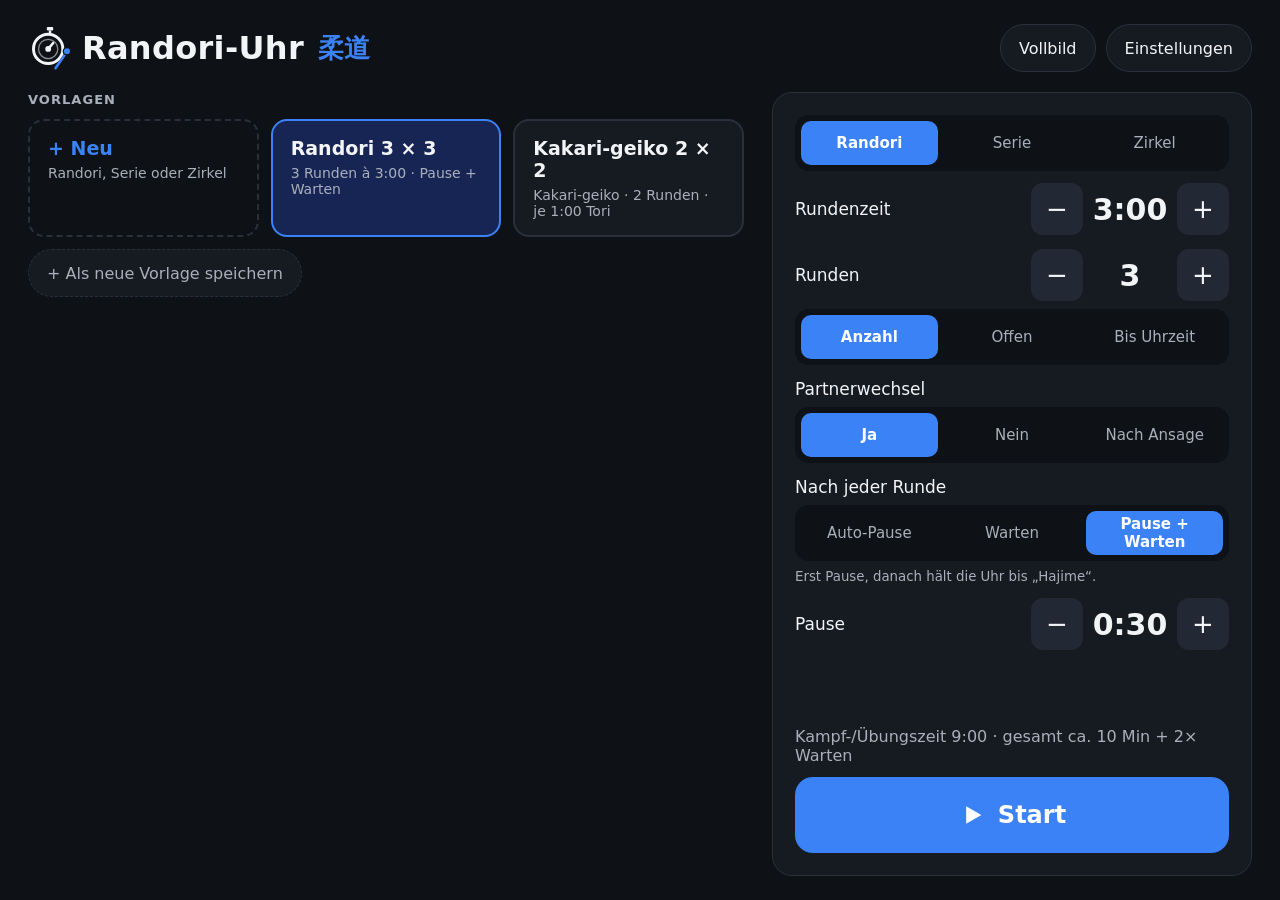
==== commit 37a23c4d: "Begriffe vereinheitlicht: Baustein im Ablauf heißt überall „Abschnitt“ (v64) Co-Authored-By: Claude " ====
--- a/index.html
+++ b/index.html
@@ -77,14 +77,10 @@
     <button id="btnSettingsBack" class="chip" type="button">Fertig</button>
   </header>
   <div class="settings-list">
-    <label class="row">
+    <div class="row">
       <span>Farbschema</span>
-      <select id="setTheme">
-        <option value="klassisch">Klassisch (Blau / Orange)</option>
-        <option value="aquarell">Aquarell (Violett / Gelb / Orangerot / Blau)</option>
-        <option value="magie">Magie (Nachtblau / Mint / Mauve / Eisblau)</option>
-      </select>
-    </label>
+      <span id="setTheme" class="seg sound-seg" role="radiogroup" aria-label="Farbschema"></span>
+    </div>
     <label class="row">
       <span>Lautstärke</span>
       <input id="setVolume" type="range" min="0" max="1" step="0.05">
@@ -171,7 +167,7 @@
   <div class="dialog-box" role="dialog" aria-modal="true" aria-labelledby="newTitle">
     <h2 id="newTitle">Was möchtest du neu anlegen?</h2>
     <button type="button" class="new-option" data-newmode="randori"><b>Randori</b><span>Rundenzeit, Runden, Pausen – mit Standardwerten beginnen</span></button>
-    <button type="button" class="new-option" data-newmode="ablauf"><b>Serie</b><span>Eine oder mehrere Formen, z. B. Kakari-geiko oder Uchi-komi + Ne-waza</span></button>
+    <button type="button" class="new-option" data-newmode="ablauf"><b>Serie</b><span>Ein oder mehrere Abschnitte, z. B. Kakari-geiko oder Uchi-komi + Ne-waza</span></button>
     <button type="button" class="new-option" data-newmode="zirkel"><b>Zirkel</b><span>Arbeit und Pause im Wechsel</span></button>
     <button id="newCancel" type="button" class="chip">Abbrechen</button>
   </div>
@@ -201,12 +197,12 @@
     </section>
     <section class="ed-col">
       <span class="label">Ablauf</span>
-      <p id="edEmpty" class="muted ed-empty" hidden>Der Ablauf ist noch leer – unten Formen antippen oder einen eigenen Namen eingeben.</p>
+      <p id="edEmpty" class="muted ed-empty" hidden>Der Ablauf ist noch leer – unten Formen und Inhalte antippen oder einen eigenen Namen eingeben.</p>
       <div id="edSections" class="fields"></div>
       <span class="label">Formen und Inhalte</span>
       <div id="edAdd" class="ed-pills"></div>
       <form id="edCustom" class="preset-form">
-        <input id="edCustomName" maxlength="24" placeholder="Eigener Name" aria-label="Eigener Name für eine Form" autocomplete="off">
+        <input id="edCustomName" maxlength="24" placeholder="Eigener Name" aria-label="Eigener Name für einen Abschnitt" autocomplete="off">
         <button class="chip primary-chip" type="submit">+ Hinzufügen</button>
       </form>
       <div id="edGapWrap">
--- a/style.css
+++ b/style.css
@@ -618,15 +618,6 @@
   .panel { padding: 14px 12px; }
   .ablauf-card { padding: 12px; }
   #editor .bar h1 { font-size: 22px; }
-  .sec-row { grid-template-columns: auto auto 1fr auto; grid-template-areas: "nm nm nm st" "up del . st"; row-gap: 0; column-gap: 4px; padding: 8px 10px 4px 16px; }
-  .sec-row .sec-up, .sec-row .sec-del { width: 36px; height: 30px; margin: 2px 4px 2px 0; border: 1px solid var(--line); border-radius: 8px;
-    display: grid; place-items: center; font-size: 15px; }
-  .sec-row .sec-del svg { width: 17px; height: 17px; }
-  .sec-row .sec-up { grid-area: up; }
-  .sec-row .nm { grid-area: nm; }
-  .sec-row .sec-del { grid-area: del; }
-  .sec-row .stepper { grid-area: st; align-self: center; }
-  .sec-gap { padding-left: 16px; }
 }
 @media (max-width: 600px) {
   #editor .bar h1 { font-size: 20px; }
@@ -647,3 +638,25 @@
   .panel-scroll { overflow: visible; flex: none; }
 }
 @media (max-width: 600px) { .panel-scroll { gap: 18px; } }
+
+/* Verschieben und Löschen: überall kleine Knöpfe mit dünnem Rand */
+.sec-row .sec-up, .sec-row .sec-del { width: 36px; height: 30px; margin: 2px 4px 2px 0; border: 1px solid var(--line); border-radius: 8px;
+  background: transparent; color: var(--muted); display: grid; place-items: center; font-size: 15px; }
+.sec-row .sec-del svg { width: 17px; height: 17px; }
+
+/* Formzeile im Ablauf: überall eine Reihe – ↑, Name, Zeit, Papierkorb, alles mittig ausgerichtet */
+.sec-row { grid-template-columns: auto 1fr auto auto; grid-template-areas: none; align-items: center; gap: 10px; padding: 8px 10px; }
+.sec-row .sec-up, .sec-row .sec-del { margin: 0; }
+.sec-row .stepper { gap: 6px; }
+.sec-row .stepper button { width: 44px; height: 44px; font-size: 22px; }
+.sec-row .stepper output { min-width: 64px; font-size: 24px; }
+.sec-gap { padding-left: 56px; }
+@media (max-width: 600px) {
+  .sec-row { gap: 6px; padding: 6px 8px; }
+  .sec-row .nm { font-size: 16px; }
+  .sec-row .sec-no { display: none; }
+  .sec-row .stepper { gap: 4px; }
+  .sec-row .stepper button { width: 38px; height: 38px; font-size: 20px; }
+  .sec-row .stepper output { min-width: 50px; font-size: 20px; }
+  .sec-gap { padding-left: 50px; }
+}
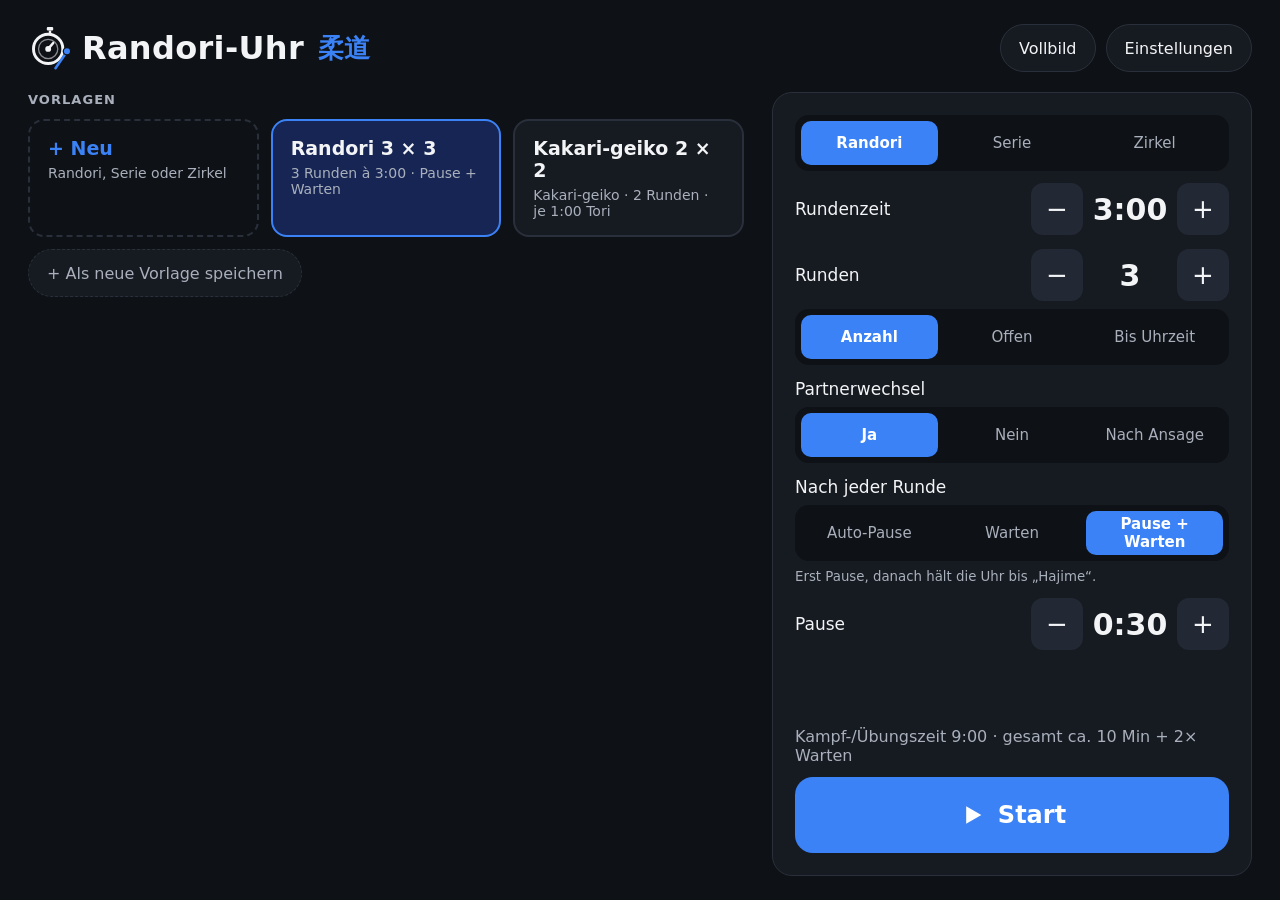
==== commit 09e1095a: "Neu-Dialog: beschreiben, was man mit Randori, Serie und Zirkel macht (v65) Co-Authored-By: Claude Op" ====
--- a/index.html
+++ b/index.html
@@ -166,9 +166,9 @@
 <div id="newDialog" class="dialog" hidden>
   <div class="dialog-box" role="dialog" aria-modal="true" aria-labelledby="newTitle">
     <h2 id="newTitle">Was möchtest du neu anlegen?</h2>
-    <button type="button" class="new-option" data-newmode="randori"><b>Randori</b><span>Rundenzeit, Runden, Pausen – mit Standardwerten beginnen</span></button>
-    <button type="button" class="new-option" data-newmode="ablauf"><b>Serie</b><span>Ein oder mehrere Abschnitte, z. B. Kakari-geiko oder Uchi-komi + Ne-waza</span></button>
-    <button type="button" class="new-option" data-newmode="zirkel"><b>Zirkel</b><span>Arbeit und Pause im Wechsel</span></button>
+    <button type="button" class="new-option" data-newmode="randori"><b>Randori</b><span>Freies Üben in Runden mit fester Zeit, danach Partnerwechsel</span></button>
+    <button type="button" class="new-option" data-newmode="ablauf"><b>Serie</b><span>Übungen hintereinander mit Tori/Uke-Wechsel, z. B. nur Kakari-geiko oder erst Uchi-komi, dann Ne-waza</span></button>
+    <button type="button" class="new-option" data-newmode="zirkel"><b>Zirkel</b><span>Stationstraining: Belastung und Pause im Wechsel, z. B. 40 s / 20 s</span></button>
     <button id="newCancel" type="button" class="chip">Abbrechen</button>
   </div>
 </div>
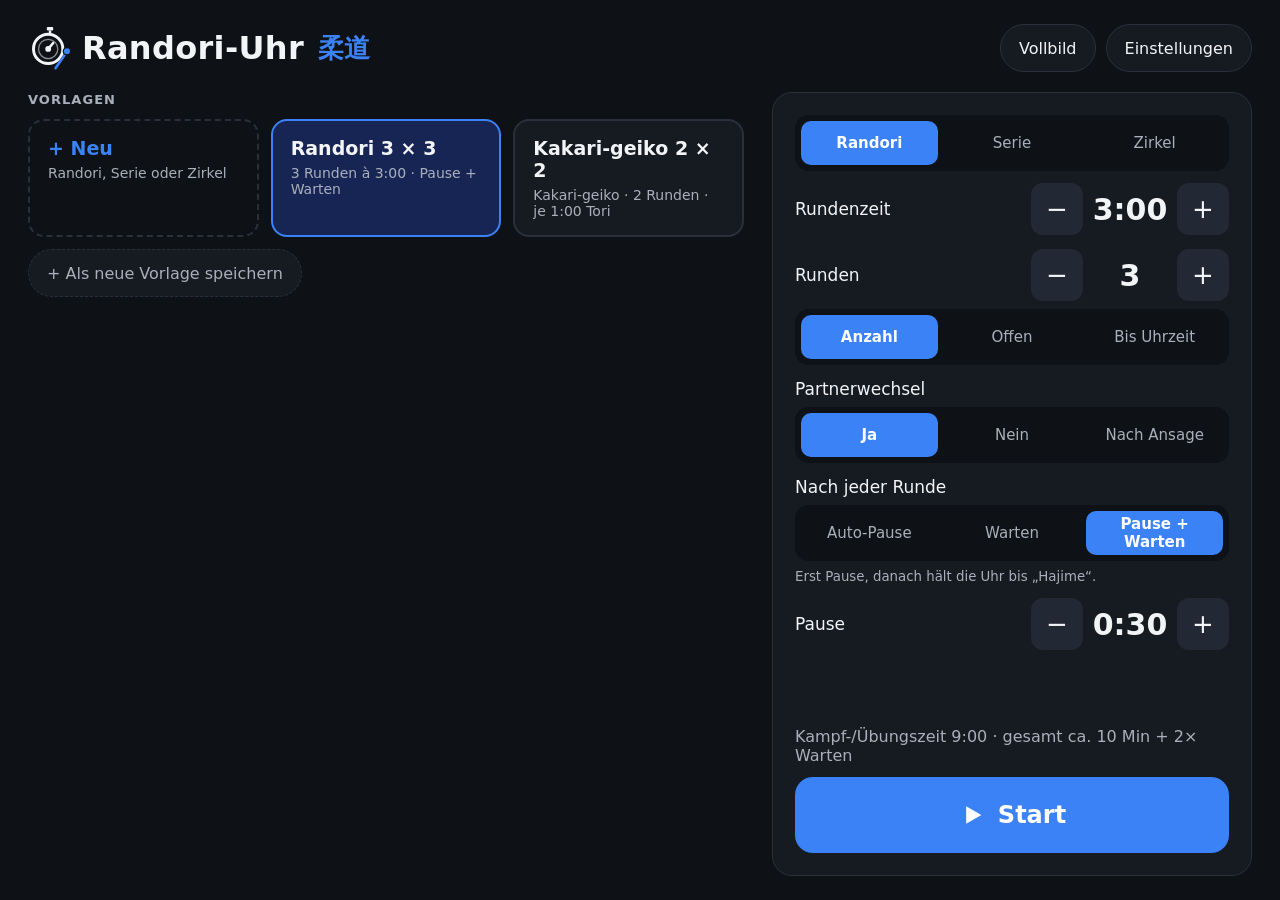
==== commit 4622ae55: "Kommentare: Tori/Uke-Wechsel-Begriffe, Pause als Zeile unter dem Ablauf, symmetrische Formzeilen, of" ====
--- a/index.html
+++ b/index.html
@@ -186,7 +186,7 @@
     <section class="ed-col">
       <label class="label" for="edName">Name</label>
       <input id="edName" class="ed-name" maxlength="40" autocomplete="off" placeholder="z. B. Uchi-komi + Ne-waza">
-      <span class="label">Tori / Uke</span>
+      <span class="label">Tori/Uke wechseln</span>
       <div id="edRoles" class="seg" role="radiogroup" aria-label="Tori und Uke"></div>
       <div class="ed-preview">
         <small id="edRolesHint"></small>
@@ -199,16 +199,13 @@
       <span class="label">Ablauf</span>
       <p id="edEmpty" class="muted ed-empty" hidden>Der Ablauf ist noch leer – unten Formen und Inhalte antippen oder einen eigenen Namen eingeben.</p>
       <div id="edSections" class="fields"></div>
+      <div id="edGapWrap"><div id="edGap" class="fields"></div></div>
       <span class="label">Formen und Inhalte</span>
       <div id="edAdd" class="ed-pills"></div>
       <form id="edCustom" class="preset-form">
         <input id="edCustomName" maxlength="24" placeholder="Eigener Name" aria-label="Eigener Name für einen Abschnitt" autocomplete="off">
         <button class="chip primary-chip" type="submit">+ Hinzufügen</button>
       </form>
-      <div id="edGapWrap">
-        <span class="label">Einstellung</span>
-        <div id="edGap" class="fields"></div>
-      </div>
     </section>
   </div>
 </div>
--- a/style.css
+++ b/style.css
@@ -660,3 +660,27 @@
   .sec-row .stepper output { min-width: 50px; font-size: 20px; }
   .sec-gap { padding-left: 50px; }
 }
+
+/* Formzeilen symmetrisch: alle Knöpfe gleich hoch, Zeit nicht größer als nötig */
+.sec-row .sec-up, .sec-row .sec-del { width: 36px; height: 36px; }
+.sec-row .stepper button { width: 36px; height: 36px; font-size: 20px; }
+.sec-row .stepper output { min-width: 56px; font-size: 20px; }
+.sec-row .nm { font-size: 17px; }
+/* Pause direkt unter dem Ablauf, wie eine Zeile gestaltet */
+#edGapWrap { margin-top: 0; }
+#edGap .field { background: var(--panel); border-radius: 12px; padding: 8px 56px 8px 56px; }
+#edGap .field .lbl { font-size: 17px; color: var(--muted); }
+#edGap .stepper { gap: 6px; }
+#edGap .stepper button { width: 36px; height: 36px; font-size: 20px; }
+#edGap .stepper output { min-width: 56px; font-size: 20px; }
+.open-val { font-size: 34px; font-weight: 700; color: var(--muted); padding-right: 24px; }
+@media (max-width: 600px) {
+  .sec-row .sec-up, .sec-row .sec-del { width: 32px; height: 34px; }
+  .sec-row .stepper button { width: 34px; height: 34px; font-size: 18px; }
+  .sec-row .stepper output { min-width: 48px; font-size: 18px; }
+  .sec-row .nm { font-size: 16px; }
+  #edGap .field { padding: 6px 46px 6px 46px; }
+  #edGap .field .lbl { font-size: 16px; }
+  #edGap .stepper button { width: 34px; height: 34px; }
+  #edGap .stepper output { min-width: 48px; font-size: 18px; }
+}
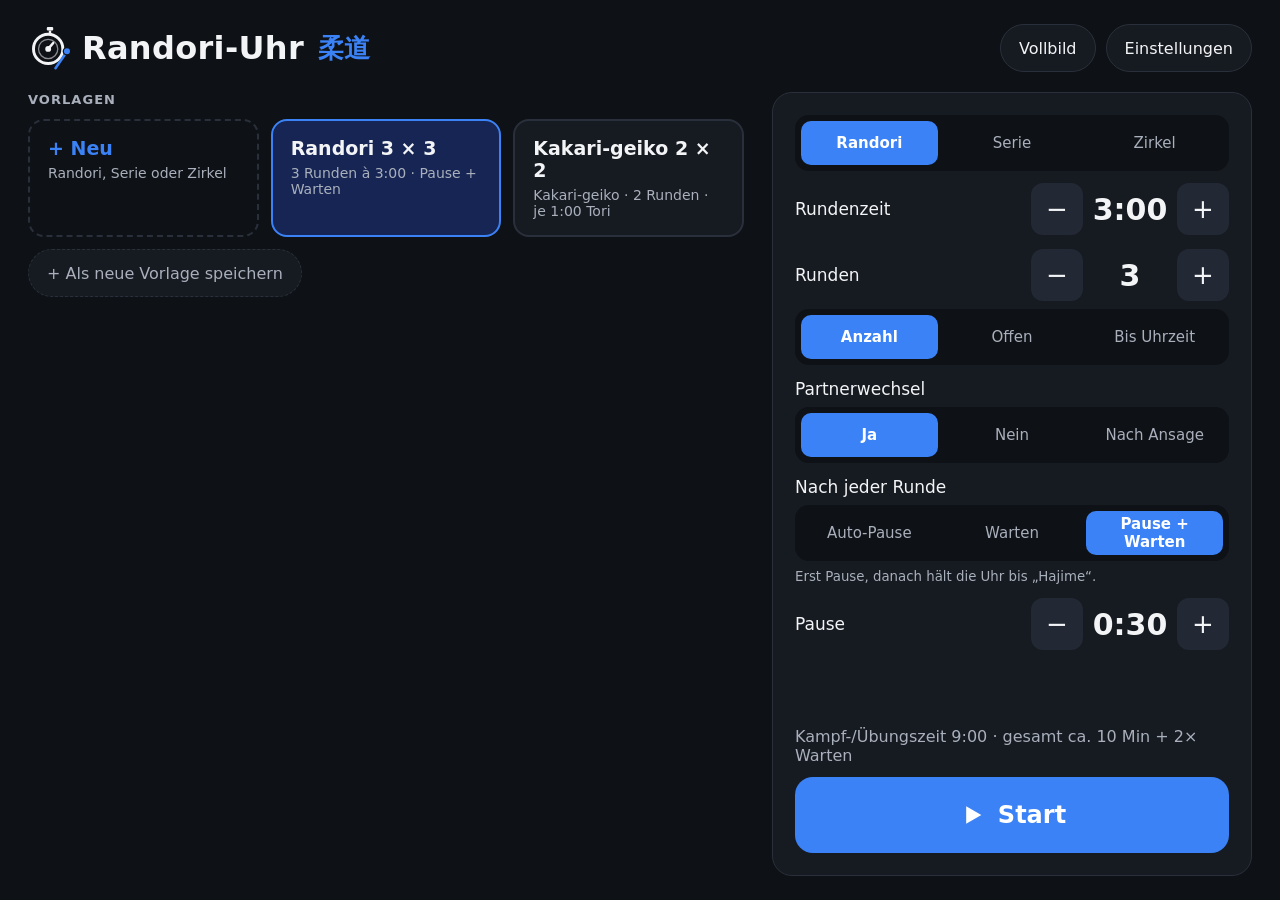
==== commit d0b64e72: "Serie-Editor: Zwischentitel „Pausen“ mit „Dauer“, etwas abgesetzt (v69) Co-Authored-By: Claude Opus " ====
--- a/index.html
+++ b/index.html
@@ -199,7 +199,7 @@
       <span class="label">Ablauf</span>
       <p id="edEmpty" class="muted ed-empty" hidden>Der Ablauf ist noch leer – unten Formen und Inhalte antippen oder einen eigenen Namen eingeben.</p>
       <div id="edSections" class="fields"></div>
-      <div id="edGapWrap"><div id="edGap" class="fields"></div></div>
+      <div id="edGapWrap"><span class="label">Pausen</span><div id="edGap" class="fields"></div></div>
       <span class="label">Formen und Inhalte</span>
       <div id="edAdd" class="ed-pills"></div>
       <form id="edCustom" class="preset-form">
--- a/style.css
+++ b/style.css
@@ -684,3 +684,7 @@
   #edGap .stepper button { width: 34px; height: 34px; }
   #edGap .stepper output { min-width: 48px; font-size: 18px; }
 }
+/* Pausen-Einstellung hebt sich von den Abschnitten ab: kein Kasten, gestrichelter Rand */
+#edGap .field { background: transparent; border: 1px dashed var(--line); }
+#edGapWrap { display: flex; flex-direction: column; gap: 8px; margin: 10px 0 6px; }
+#edGapWrap[hidden] { display: none; }
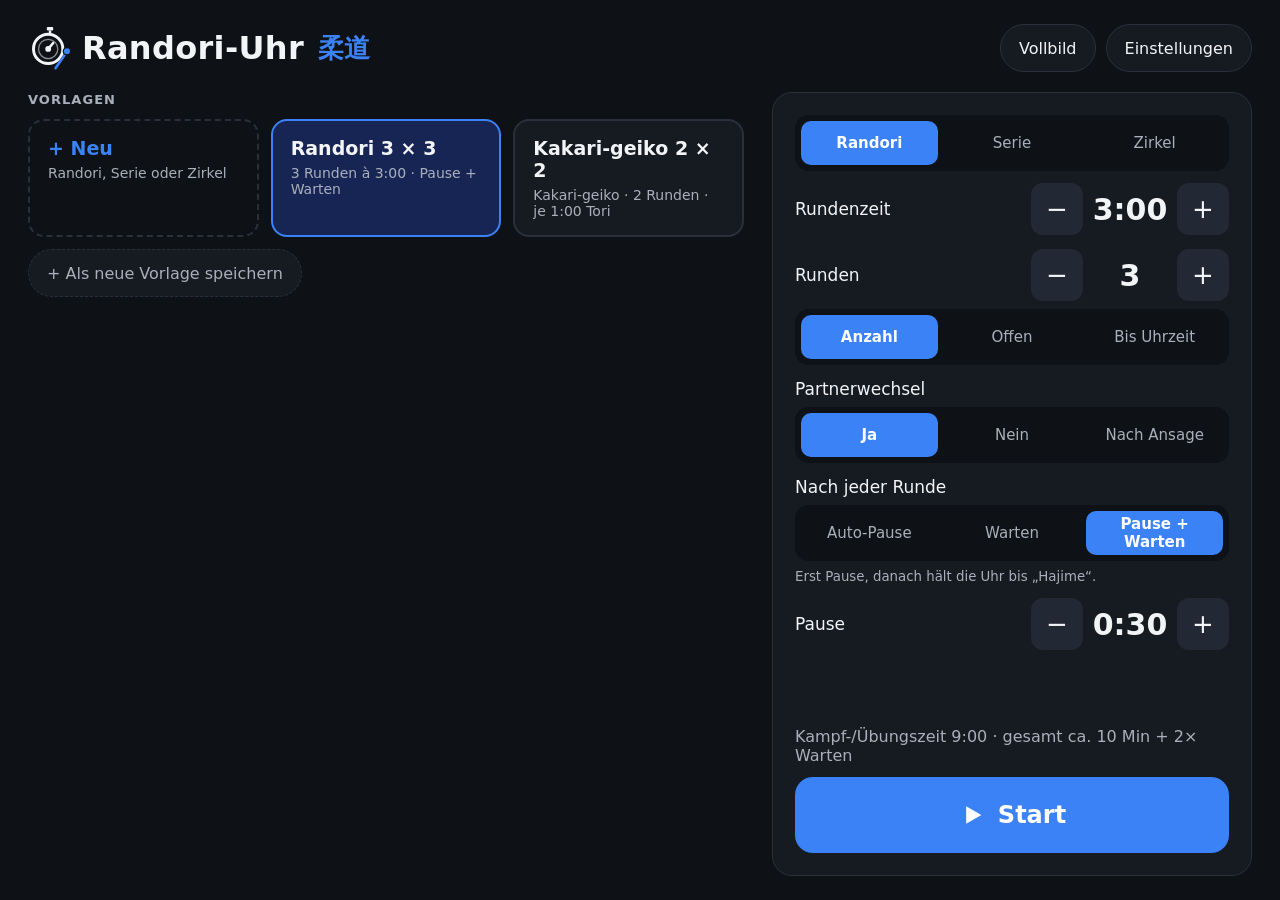
==== commit c6582a3d: "Einstellungen: Vorwarnung wie Signalton rechts gestapelt, alle Knopfleisten gleich breit (v73) Co-Au" ====
--- a/index.html
+++ b/index.html
@@ -94,29 +94,19 @@
     </div>
     <div class="row">
       <span>Vorwarnung vor Rundenende<small>Antippen spielt den Klang ab</small></span>
-      <span class="btns">
+      <span class="btns sound-col">
         <span id="setWarnType" class="seg sound-seg" role="radiogroup" aria-label="Klang der Vorwarnung"></span>
-        <select id="setWarn" aria-label="Zeitpunkt der Vorwarnung">
-          <option value="0">aus</option>
-          <option value="10">10 s</option>
-          <option value="15">15 s</option>
-          <option value="30">30 s</option>
-        </select>
+        <span id="setWarn" class="seg sound-seg" role="radiogroup" aria-label="Zeitpunkt der Vorwarnung"></span>
       </span>
     </div>
     <div class="row">
       <span>Wechselsignal<small>Rollenwechsel und Wechsel im wechselseitigen Üben</small></span>
       <button class="chip" type="button" data-sound="swap">Anhören</button>
     </div>
-    <label class="row">
+    <div class="row">
       <span>Vorlauf vor der ersten Runde</span>
-      <select id="setLead">
-        <option value="0">keiner</option>
-        <option value="5">5 s</option>
-        <option value="10">10 s</option>
-        <option value="15">15 s</option>
-      </select>
-    </label>
+      <span id="setLead" class="seg sound-seg" role="radiogroup" aria-label="Vorlauf vor der ersten Runde"></span>
+    </div>
     <label class="row">
       <span>Medientasten (Play/Pause) für Handsender<small>spielt dafür im Training einen stummen Ton</small></span>
       <input id="setMedia" type="checkbox">
--- a/style.css
+++ b/style.css
@@ -688,3 +688,26 @@
 #edGap .field { background: transparent; border: 1px dashed var(--line); }
 #edGapWrap { display: flex; flex-direction: column; gap: 8px; margin: 10px 0 6px; }
 #edGapWrap[hidden] { display: none; }
+/* Im Editor alle Zeitregler gleich groß (Abschnitte, Pausen, Rollenwechsel) */
+#edTimes .stepper { gap: 6px; }
+#edTimes .stepper button { width: 36px; height: 36px; font-size: 20px; }
+#edTimes .stepper output { min-width: 56px; font-size: 20px; }
+@media (max-width: 600px) {
+  #edTimes .stepper button { width: 34px; height: 34px; font-size: 18px; }
+  #edTimes .stepper output { min-width: 48px; font-size: 18px; }
+}
+
+/* Pausen-Zeile: wie eine Abschnittszeile ausgerichtet, gestrichelt, Schalter am Ende */
+.gap-row { background: transparent; border: 1px dashed var(--line); }
+.gap-row .nm { font-weight: 400; color: var(--muted); }
+.gap-row .sec-sp { width: 36px; }
+.gap-row.off .stepper output { color: var(--muted); font-weight: 600; }
+.gap-row .stepper button:disabled { opacity: 0.35; }
+.gap-toggle { width: 36px; height: 36px; border: 0; background: transparent; display: grid; place-items: center; padding: 0; }
+.gap-toggle span { width: 34px; height: 20px; border-radius: 10px; background: var(--line); position: relative; transition: background .15s; }
+.gap-toggle span::after { content: ''; position: absolute; top: 2px; left: 2px; width: 16px; height: 16px; border-radius: 50%; background: var(--text); transition: left .15s; }
+.gap-toggle[aria-checked="true"] span { background: var(--accent); }
+.gap-toggle[aria-checked="true"] span::after { left: 16px; }
+@media (max-width: 600px) { .gap-row .sec-sp { width: 32px; } .gap-toggle { width: 32px; } .gap-toggle span { width: 30px; } .gap-toggle[aria-checked="true"] span::after { left: 12px; } }
+/* Einstellungen (Tablet): alle Knopfleisten gleich breit und rechts bündig */
+@media (min-width: 601px) { .settings-list .sound-seg { width: 310px; grid-auto-columns: 1fr; } }
